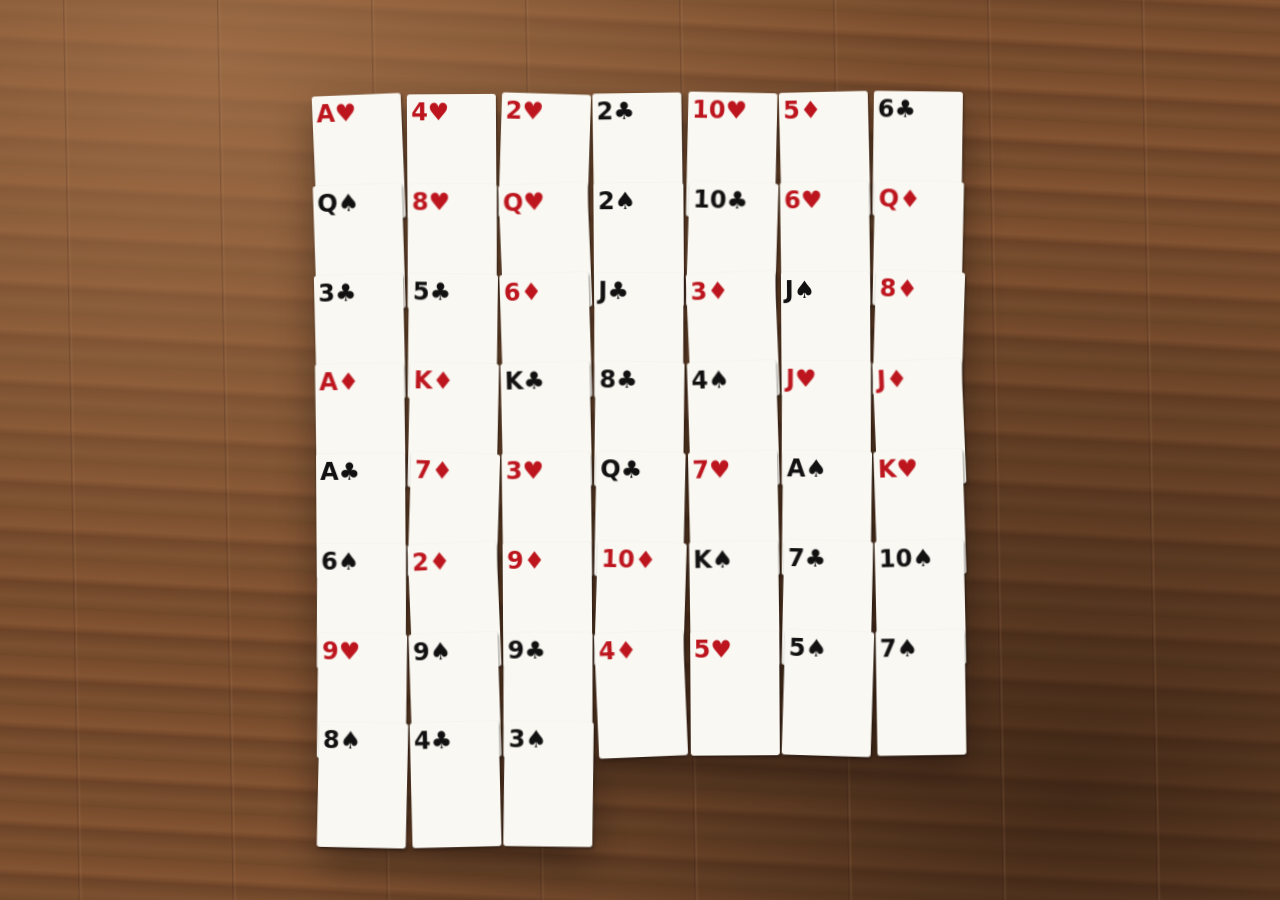
==== site/acaan/index.html @ ac02f90b "Add isolated Trick 02 ACAAN live-sync QC prototype" ====
<!doctype html>
<html lang="vi">
<head>
<meta charset="utf-8">
<meta name="viewport" content="width=device-width,initial-scale=1,viewport-fit=cover">
<meta name="robots" content="noindex,nofollow">
<meta name="theme-color" content="#57341f">
<title>Photograph</title>
<style>
:root{font-family:system-ui,-apple-system,Arial,sans-serif;background:#26180e;color:#f6efe2}
*{box-sizing:border-box}html,body{margin:0;min-height:100%}
button,input{font:inherit}button{cursor:pointer}
#scene{min-height:100vh;min-height:100dvh;display:grid;place-items:center;position:relative;overflow:hidden;padding:13px;background:
radial-gradient(ellipse at 17% 7%,#ab7950aa 0%,transparent 47%),
radial-gradient(ellipse at 84% 88%,#1a0e0790 0%,transparent 51%),
repeating-linear-gradient(3deg,#714929 0px,#7b5030 11px,#6c4327 25px,#845432 32px,#754a2b 49px)}
#scene:before{content:"";position:absolute;inset:0;opacity:.15;pointer-events:none;background:repeating-linear-gradient(89deg,transparent 0 78px,#1c090f 79px,#b8875e 81px,transparent 83px 154px)}
#photo{width:min(100%,670px);aspect-ratio:0.75;max-height:calc(100dvh - 24px);position:relative;display:flex;align-items:center;justify-content:center;transform:rotate(-.35deg);filter:drop-shadow(0 17px 20px #190c0875)}
#deck{width:100%;max-height:100%;display:grid;grid-template-columns:repeat(7,minmax(0,1fr));grid-template-rows:repeat(8,minmax(0,1fr));gap:clamp(2px,.45vw,4px);padding:clamp(4px,1.6vw,11px)}
.playcard{position:relative;min-width:0;min-height:0;aspect-ratio:63/88;transform:rotate(var(--rotate));filter:drop-shadow(1px 2px 1.5px #130a087a)}
.playcard img{width:100%;height:100%;display:block;border-radius:3px;background:#f6f4ef;border:1px solid #e4dfd6;object-fit:contain}
.playcard .fallback{display:none;background:#f9f8f2;color:#111;font-weight:900;align-items:flex-start;padding:4px;height:100%;font-size:clamp(11px,3vw,24px);border-radius:3px}
.playcard.no-img img{display:none}.playcard.no-img .fallback{display:flex}
.playcard.red .fallback{color:#bd151e}
.playcard .index{display:none;position:absolute;top:1px;right:1px;border-radius:100%;background:#1c251e;color:white;font-weight:800;font-size:11px;padding:2px 5px;z-index:2;opacity:.95}
.qc .playcard .index{display:block}
#hotspot{position:fixed;z-index:10;top:0;left:0;width:85px;height:70px;border:0;background:transparent;opacity:.001}
#qcPanel{display:none;position:fixed;z-index:9;bottom:6px;left:6px;right:6px;background:#111d;color:#fff;font:11px/1.5 ui-monospace,monospace;padding:7px;border-radius:8px;pointer-events:none}
.qc #qcPanel{display:block}
dialog{background:#1b1b1d;color:#fff;border:0;border-radius:18px;width:min(96vw,560px);max-height:90dvh;padding:18px;box-shadow:0 15px 45px #000b}
dialog::backdrop{background:#000b}
h1{font-size:21px;margin:0 0 8px}.hint{font-size:12px;color:#bbb;margin:4px 0 12px}
#choices{display:grid;grid-template-columns:repeat(4,1fr);gap:6px;max-height:45dvh;overflow:auto}
.choice{min-height:43px;background:#2e2e32;color:#f9f9f9;border:1px solid #545457;border-radius:9px;font-weight:800;font-size:18px}
.choice.red{color:#ff7279}.choice.selected{background:#e9e3d6;color:#111;border-color:#fff}.choice.selected.red{color:#9c151e}
.controls{display:flex;align-items:center;justify-content:space-between;gap:10px;margin-top:14px;flex-wrap:wrap}
.controls input{width:82px;min-height:43px;padding:8px;border-radius:9px;border:1px solid #555;background:#333;color:#fff}
.action{padding:12px 16px;border:0;border-radius:10px;background:#faf4e9;font-weight:800;color:#1a1a1a}
.action:disabled{opacity:.4} .secondary{background:#3e3e40;color:#fff}
#status{min-height:20px;font-size:12px;color:#e7d1a8}
#tokenInput{width:100%;padding:12px;color:white;background:#292929;border:1px solid #555;border-radius:9px}
@media(min-width:650px){#photo{aspect-ratio:.91}}
</style>
</head>
<body>
<main id="scene">
 <div id="photo"><div id="deck" aria-label="52 playing cards spread across a wooden table"></div></div>
 <button id="hotspot" aria-label="Open operator setup"></button>
</main>
<aside id="qcPanel"></aside>
<dialog id="settings">
 <h1>ACAAN · Setup</h1>
 <p class="hint">Chọn lá bài và vị trí 1–52. Khán giả đếm từ trái sang phải, từ trên xuống dưới.</p>
 <div id="choices"></div>
 <div class="controls"><label>Vị trí <input id="number" type="number" inputmode="numeric" min="1" max="52" value="21"></label><span id="selection">Chưa chọn lá</span></div>
 <p id="status"></p>
 <div class="controls"><button class="action secondary" id="cancel" type="button">Đóng</button><button class="action" id="done" type="button" disabled>Done</button></div>
</dialog>
<dialog id="arming">
 <h1>Arm performer device</h1>
 <p class="hint">Fine-grained GitHub token, chỉ cấp Contents:write trên Magic-state. Không nhập token trên máy khán giả.</p>
 <input id="tokenInput" type="password" placeholder="github_pat_..." autocomplete="off">
 <p id="armStatus" class="hint"></p>
 <div class="controls"><button id="armCancel" type="button" class="action secondary">Đóng</button><button id="saveToken" type="button" class="action">Arm device</button></div>
</dialog>
<script>
(function(){
"use strict";
var OWNER="momentum448-glitch", REPO="Magic-state", TOKEN_KEY="magic_state_pat_session";
var params=new URLSearchParams(location.search);
var channel=(params.get("c")||"demo01").trim();
var valid=/^[a-zA-Z0-9_-]{1,40}$/.test(channel);
var QC=params.get("qc")==="1";
if(QC)document.body.classList.add("qc");
var RANKS=["A","2","3","4","5","6","7","8","9","10","J","Q","K"];
var SUITS=[["S","♠"],["H","♥"],["D","♦"],["C","♣"]];
var codes=[];
RANKS.forEach(function(r){SUITS.forEach(function(s){codes.push(r+s[0]);});});
var full=new Set(codes);
var state={cardCode:null,position:null,version:0};
var selected=null, pending=false, latestSha=null, lastSync="chưa đọc", remaining="?", busy=false;
var started=Date.now(), polls=0, hotCount=0,hotTimer=0;
var deckEl=document.getElementById("deck");
var choices=document.getElementById("choices");
var settings=document.getElementById("settings");
var arming=document.getElementById("arming");
var status=document.getElementById("status");
var number=document.getElementById("number");
var done=document.getElementById("done");
function token(){return sessionStorage.getItem(TOKEN_KEY)||"";}
function apiUrl(){return "https://api.github.com/repos/"+OWNER+"/"+REPO+"/contents/channels/acaan_"+channel+".json";}
function headers(t){var h={"Accept":"application/vnd.github+json","X-GitHub-Api-Version":"2022-11-28"};if(t)h.Authorization="Bearer "+t;return h;}
function decode(data){var bytes=Uint8Array.from(atob(data.replace(/\s/g,"")),function(c){return c.charCodeAt(0);});return JSON.parse(new TextDecoder().decode(bytes));}
function encode(obj){var bytes=new TextEncoder().encode(JSON.stringify(obj,null,2)+"\n"),bin="";bytes.forEach(function(x){bin+=String.fromCharCode(x);});return btoa(bin);}
function baseline(){
 var a=codes.slice(),seed=0x52ACAA21;
 for(var i=a.length-1;i>0;i--){seed=(Math.imul(1664525,seed)+1013904223)>>>0;var j=seed%(i+1);var x=a[i];a[i]=a[j];a[j]=x;}
 return a;
}
function ordering(s){
 var a=baseline();
 if(s && full.has(s.cardCode) && Number.isInteger(s.position) && s.position>=1 && s.position<=52){
 var pos=a.indexOf(s.cardCode),target=s.position-1;var x=a[target];a[target]=a[pos];a[pos]=x;
 }
 return a;
}
function label(c){return c.slice(0,-1)+({"S":"♠","H":"♥","D":"♦","C":"♣"})[c.slice(-1)];}
function cardSvg(c){return "https://raw.githubusercontent.com/block52/cards/main/"+(c.startsWith("10")?"T"+c.slice(2):c)+".svg";}
var nodes=[];
for(var i=0;i<52;i++){
 var el=document.createElement("div");el.className="playcard";
 el.style.setProperty("--rotate",(((i*13)%9)-4)*.52+"deg");
 var img=document.createElement("img");img.alt="";img.loading="eager";img.decoding="async";
 var fallback=document.createElement("span");fallback.className="fallback";
 var marker=document.createElement("span");marker.className="index";marker.textContent=String(i+1);
 el.appendChild(img);el.appendChild(fallback);el.appendChild(marker);
 img.addEventListener("error",function(){this.parentNode.classList.add("no-img");});
 deckEl.appendChild(el);nodes.push({el:el,img:img,fallback:fallback,code:null});
}
function render(s){
 var order=ordering(s);
 order.forEach(function(code,i){
  var n=nodes[i];if(n.code!==code){n.code=code;n.img.src=cardSvg(code);n.fallback.textContent=label(code);n.el.classList.toggle("red",/H$|D$/.test(code));n.el.classList.remove("no-img");}
 });
 diagnostics();
}
function diagnostics(){
 if(!QC)return;
 var when=state.updatedAt?Date.parse(state.updatedAt):0;
 var lag=when?Math.max(0,(Date.now()-when)/1000).toFixed(1)+"s (ước lượng)":"n/a";
 document.getElementById("qcPanel").textContent="Trick02 QC | v"+(state.version||0)+" | "+(state.cardCode||"chưa chọn")+" @ "+(state.position||"—")+" | Read: "+lastSync+" | Poll: "+polls+" | Remaining: "+remaining+" | Age: "+lag;
}
async function fetchState(t){
 var r=await fetch(apiUrl()+"?t="+Date.now(),{headers:headers(t),cache:"no-store"});
 polls++;
 remaining=r.headers.get("x-ratelimit-remaining")||remaining;
 if(!r.ok){var e=new Error("GitHub read HTTP "+r.status);e.http=r.status;throw e;}
 var json=await r.json(),s=decode(json.content);
 if(!s||typeof s.version!=="number"||!(s.cardCode===null||full.has(s.cardCode))||!(s.position===null||Number.isInteger(s.position)&&s.position>=1&&s.position<=52))throw new Error("Invalid state");
 return {data:s,sha:json.sha};
}
async function sync(){
 if(!valid||busy)return;busy=true;
 try{
  var res=await fetchState();
  latestSha=res.sha;
  lastSync=new Date().toLocaleTimeString("vi-VN");
  if(!state||res.data.version!==state.version||res.data.cardCode!==state.cardCode||res.data.position!==state.position){state=res.data;render(state);}
  else diagnostics();
 }catch(e){lastSync=e.message;diagnostics();console.warn("ACAAN sync",e);}
 finally{busy=false;}
}
function timer(){
 if(document.visibilityState==="hidden")return;
 var elapsed=Date.now()-started;
 // Deliberately short QC polling windows. Not approved for high-volume production.
 if(elapsed<75000){sync();setTimeout(timer,2000);}
 else if(elapsed<180000){sync();setTimeout(timer,8000);}
}
document.addEventListener("visibilitychange",function(){if(document.visibilityState==="visible")sync();});
window.addEventListener("pageshow",function(){sync();});
window.addEventListener("focus",function(){sync();});
function choose(c){
 selected=c;document.querySelectorAll(".choice").forEach(function(b){b.classList.toggle("selected",b.dataset.code===c);});
 document.getElementById("selection").textContent=label(c);done.disabled=false;
}
codes.forEach(function(c){
 var b=document.createElement("button");b.type="button";b.className="choice"+(/H$|D$/.test(c)?" red":"");b.textContent=label(c);b.dataset.code=c;
 b.addEventListener("click",function(){choose(c);});choices.appendChild(b);
});
function openSetup(){
 if(!token()){pending=true;arming.showModal();return;}
 if(full.has(state.cardCode))choose(state.cardCode);
 if(state.position)number.value=state.position;
 settings.showModal();
}
document.getElementById("hotspot").addEventListener("click",function(){
 hotCount++;clearTimeout(hotTimer);
 if(hotCount>=5){hotCount=0;openSetup();}
 else hotTimer=setTimeout(function(){hotCount=0;},2500);
});
document.getElementById("cancel").addEventListener("click",function(){settings.close();});
document.getElementById("armCancel").addEventListener("click",function(){arming.close();});
document.getElementById("saveToken").addEventListener("click",function(){
 var v=document.getElementById("tokenInput").value.trim();
 if(!v){document.getElementById("armStatus").textContent="Token trống.";return;}
 sessionStorage.setItem(TOKEN_KEY,v);
 document.getElementById("tokenInput").value="";
 arming.close();location.hash="";
 if(pending){pending=false;openSetup();}
});
async function writeOnce(t,newCard,newPosition){
 var cur=await fetchState(t);
 var next={cardCode:newCard,position:newPosition,version:Number(cur.data.version)+1,updatedAt:new Date().toISOString()};
 var r=await fetch(apiUrl(),{
 method:"PUT",
 headers:Object.assign({},headers(t),{"Content-Type":"application/json"}),
 body:JSON.stringify({message:"ACAAN QC state v"+next.version,content:encode(next),sha:cur.sha})
 });
 if(!r.ok){var e=new Error("GitHub write HTTP "+r.status);e.http=r.status;throw e;}
 return next;
}
done.addEventListener("click",async function(){
 var pos=Number(number.value);
 if(!full.has(selected)||!Number.isInteger(pos)||pos<1||pos>52){status.textContent="Chọn lá bài và số hợp lệ (1–52).";return;}
 done.disabled=true;status.textContent="Đang lưu vào GitHub...";
 var t=token();
 try{
  var next;
  try{next=await writeOnce(t,selected,pos);}
  catch(e){if(e.http===409||e.http===422)next=await writeOnce(t,selected,pos);else throw e;}
  state=next;render(state);lastSync="WRITE OK";status.textContent="Đã cập nhật.";
  settings.close();
 }catch(e){status.textContent=e.message+"; chưa cập nhật.";console.error(e);}
 finally{done.disabled=false;diagnostics();}
});
render(state);
if(valid){sync();setTimeout(timer,2000);}
else if(QC){lastSync="Invalid channel";diagnostics();}
if(location.hash==="#arm")arming.showModal();
})();
</script>
</body>
</html>
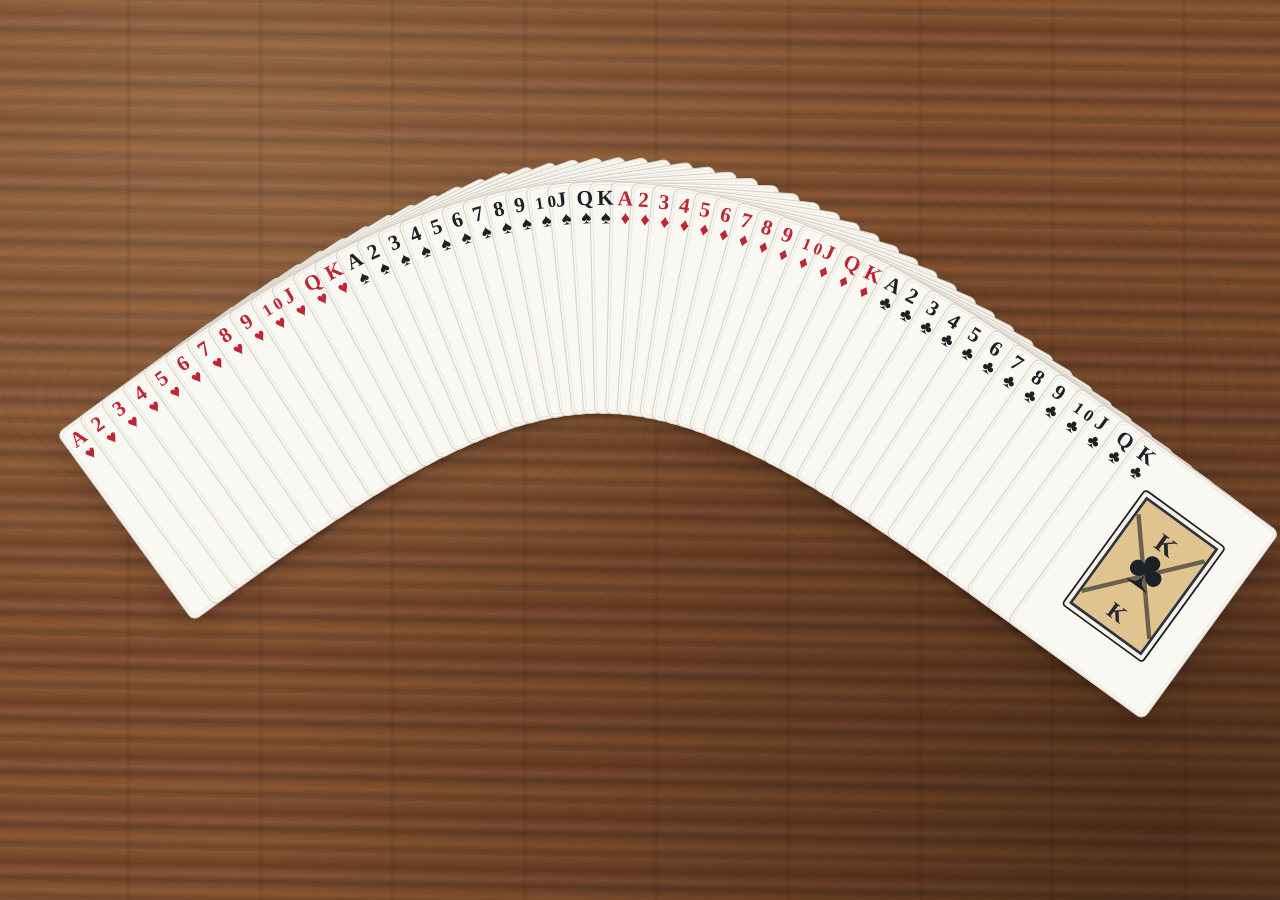
==== commit 53a5d6f0: "Trick 02 controlled fan spread with 52 exact same-size SVG cards and zoomable vector indices" ====
--- a/site/acaan/index.html
+++ b/site/acaan/index.html
@@ -2,223 +2,151 @@
 <html lang="vi">
 <head>
 <meta charset="utf-8">
-<meta name="viewport" content="width=device-width,initial-scale=1,viewport-fit=cover">
+<meta name="viewport" content="width=device-width, initial-scale=1, viewport-fit=cover">
 <meta name="robots" content="noindex,nofollow">
-<meta name="theme-color" content="#57341f">
+<meta name="theme-color" content="#67402c">
 <title>Photograph</title>
 <style>
-:root{font-family:system-ui,-apple-system,Arial,sans-serif;background:#26180e;color:#f6efe2}
-*{box-sizing:border-box}html,body{margin:0;min-height:100%}
-button,input{font:inherit}button{cursor:pointer}
-#scene{min-height:100vh;min-height:100dvh;display:grid;place-items:center;position:relative;overflow:hidden;padding:13px;background:
-radial-gradient(ellipse at 17% 7%,#ab7950aa 0%,transparent 47%),
-radial-gradient(ellipse at 84% 88%,#1a0e0790 0%,transparent 51%),
-repeating-linear-gradient(3deg,#714929 0px,#7b5030 11px,#6c4327 25px,#845432 32px,#754a2b 49px)}
-#scene:before{content:"";position:absolute;inset:0;opacity:.15;pointer-events:none;background:repeating-linear-gradient(89deg,transparent 0 78px,#1c090f 79px,#b8875e 81px,transparent 83px 154px)}
-#photo{width:min(100%,670px);aspect-ratio:0.75;max-height:calc(100dvh - 24px);position:relative;display:flex;align-items:center;justify-content:center;transform:rotate(-.35deg);filter:drop-shadow(0 17px 20px #190c0875)}
-#deck{width:100%;max-height:100%;display:grid;grid-template-columns:repeat(7,minmax(0,1fr));grid-template-rows:repeat(8,minmax(0,1fr));gap:clamp(2px,.45vw,4px);padding:clamp(4px,1.6vw,11px)}
-.playcard{position:relative;min-width:0;min-height:0;aspect-ratio:63/88;transform:rotate(var(--rotate));filter:drop-shadow(1px 2px 1.5px #130a087a)}
-.playcard img{width:100%;height:100%;display:block;border-radius:3px;background:#f6f4ef;border:1px solid #e4dfd6;object-fit:contain}
-.playcard .fallback{display:none;background:#f9f8f2;color:#111;font-weight:900;align-items:flex-start;padding:4px;height:100%;font-size:clamp(11px,3vw,24px);border-radius:3px}
-.playcard.no-img img{display:none}.playcard.no-img .fallback{display:flex}
-.playcard.red .fallback{color:#bd151e}
-.playcard .index{display:none;position:absolute;top:1px;right:1px;border-radius:100%;background:#1c251e;color:white;font-weight:800;font-size:11px;padding:2px 5px;z-index:2;opacity:.95}
-.qc .playcard .index{display:block}
-#hotspot{position:fixed;z-index:10;top:0;left:0;width:85px;height:70px;border:0;background:transparent;opacity:.001}
-#qcPanel{display:none;position:fixed;z-index:9;bottom:6px;left:6px;right:6px;background:#111d;color:#fff;font:11px/1.5 ui-monospace,monospace;padding:7px;border-radius:8px;pointer-events:none}
+:root { font-family: ui-sans-serif,system-ui,-apple-system,Arial,sans-serif; color:#f5f0e8; background:#372318; }
+*{box-sizing:border-box} html,body{margin:0;min-height:100%;} button,input{font:inherit} button{cursor:pointer}
+#scene {min-height:100vh; min-height:100dvh; display:grid;place-items:center;position:relative;padding:4px;isolation:isolate;overflow:hidden;
+  background:radial-gradient(ellipse at 17% 12%,rgba(255,227,179,.17),transparent 48%),radial-gradient(ellipse at 91% 92%,rgba(24,10,3,.45),transparent 57%),
+  repeating-linear-gradient(1deg,#795035 0px,#74472a 5px,#8d5935 11px,#81502e 17px,#674029 23px,#8a5638 30px,#6d4026 39px,#8a5634 53px); }
+#scene:before{content:"";position:absolute;inset:0;z-index:-1;opacity:.23;pointer-events:none;background:repeating-linear-gradient(90deg,transparent 0px,transparent 126px,rgba(30,11,5,.42) 128px,transparent 132px),repeating-radial-gradient(ellipse at 18% 44%,transparent 0px,rgba(30,14,8,.18) 2px,transparent 4px,transparent 14px);}
+#photo {display:block;width:min(calc(100vw - 8px),calc((100dvh - 8px)*1.44),1440px);aspect-ratio:1440/1000;position:relative;filter:drop-shadow(0px 15px 13px rgba(15,6,4,.15));}
+#fan{display:block;width:100%;height:100%;overflow:visible;user-select:none;-webkit-user-select:none;}
+#fan .paper{fill:#f9f8f3;stroke:#d7d2c7;stroke-width:1.2;}
+#fan .card-shadow{fill:#210f0866;filter:url(#castShadow)}
+#fan .stock-edge{fill:none;stroke:#ece8e0;stroke-width:1.2}
+#fan .rank{font-family:Georgia,'Times New Roman',serif;font-weight:800;letter-spacing:-1.5px}
+#fan .index-suit{font-family:Georgia,'Times New Roman',serif;font-weight:700}
+#fan .face-glyph{font-family:Georgia,'Times New Roman',serif;font-weight:700}
+#hotspot{position:fixed;z-index:10;top:8px;left:8px;width:85px;height:70px;border:0;background:transparent;opacity:.001;}
+#qcPanel {display:none;position:fixed;bottom:8px;left:8px;right:8px;z-index:7;background:#151414eb;color:#fff;font:11px/1.55 ui-monospace,monospace;padding:8px 10px;border-radius:9px;pointer-events:none;white-space:normal}
 .qc #qcPanel{display:block}
-dialog{background:#1b1b1d;color:#fff;border:0;border-radius:18px;width:min(96vw,560px);max-height:90dvh;padding:18px;box-shadow:0 15px 45px #000b}
-dialog::backdrop{background:#000b}
-h1{font-size:21px;margin:0 0 8px}.hint{font-size:12px;color:#bbb;margin:4px 0 12px}
-#choices{display:grid;grid-template-columns:repeat(4,1fr);gap:6px;max-height:45dvh;overflow:auto}
-.choice{min-height:43px;background:#2e2e32;color:#f9f9f9;border:1px solid #545457;border-radius:9px;font-weight:800;font-size:18px}
-.choice.red{color:#ff7279}.choice.selected{background:#e9e3d6;color:#111;border-color:#fff}.choice.selected.red{color:#9c151e}
+dialog{background:#191a1e;color:#fff;border:1px solid #38383b;border-radius:18px;width:min(95vw,560px);max-height:92dvh;padding:18px;box-shadow:0 20px 80px #000c}dialog::backdrop{background:#000c}
+h1{font-size:21px;margin:0 0 8px}.hint{font-size:12px;color:#b8b8b8;margin:4px 0 13px;line-height:1.5}
+#choices{display:grid;grid-template-columns:repeat(4,minmax(0,1fr));gap:7px;max-height:46dvh;overflow:auto;}
+.choice{min-height:43px;background:#303034;color:#f7f7f7;border:1px solid #59595b;border-radius:9px;font-weight:800;font-size:18px}
+.choice.red{color:#fb858b}.choice.selected{background:#f1e9dd;color:#161616;border-color:#fff}.choice.selected.red{color:#a0202a}
 .controls{display:flex;align-items:center;justify-content:space-between;gap:10px;margin-top:14px;flex-wrap:wrap}
-.controls input{width:82px;min-height:43px;padding:8px;border-radius:9px;border:1px solid #555;background:#333;color:#fff}
-.action{padding:12px 16px;border:0;border-radius:10px;background:#faf4e9;font-weight:800;color:#1a1a1a}
-.action:disabled{opacity:.4} .secondary{background:#3e3e40;color:#fff}
-#status{min-height:20px;font-size:12px;color:#e7d1a8}
-#tokenInput{width:100%;padding:12px;color:white;background:#292929;border:1px solid #555;border-radius:9px}
-@media(min-width:650px){#photo{aspect-ratio:.91}}
+.controls input{width:82px;min-height:43px;padding:8px;border-radius:9px;border:1px solid #666;background:#28282b;color:#fff}
+.action{padding:12px 16px;border:0;border-radius:10px;background:#f0e9e0;font-weight:800;color:#161616}.action:disabled{opacity:.45}.secondary{background:#3c3c41;color:#fff}
+#status{min-height:20px;font-size:12px;color:#ecd2a5}#tokenInput{width:100%;padding:12px;color:white;background:#29292a;border:1px solid #555;border-radius:9px}
 </style>
 </head>
 <body>
 <main id="scene">
- <div id="photo"><div id="deck" aria-label="52 playing cards spread across a wooden table"></div></div>
- <button id="hotspot" aria-label="Open operator setup"></button>
+  <div id="photo" aria-label="Photograph of 52 playing cards on a wooden table">
+    <svg id="fan" viewBox="0 0 1440 1000" xmlns="http://www.w3.org/2000/svg" role="img" aria-label="52 lá bài trải hình quạt trên bàn gỗ, đếm từ trái sang phải">
+      <defs><filter id="castShadow" x="-20%" y="-20%" width="145%" height="145%"><feGaussianBlur stdDeviation="3"/></filter></defs>
+      <g id="deck" data-layout="fan-52"></g>
+    </svg>
+  </div>
+  <button id="hotspot" aria-label="Open performer settings"></button>
 </main>
 <aside id="qcPanel"></aside>
-<dialog id="settings">
- <h1>ACAAN · Setup</h1>
- <p class="hint">Chọn lá bài và vị trí 1–52. Khán giả đếm từ trái sang phải, từ trên xuống dưới.</p>
- <div id="choices"></div>
- <div class="controls"><label>Vị trí <input id="number" type="number" inputmode="numeric" min="1" max="52" value="21"></label><span id="selection">Chưa chọn lá</span></div>
- <p id="status"></p>
- <div class="controls"><button class="action secondary" id="cancel" type="button">Đóng</button><button class="action" id="done" type="button" disabled>Done</button></div>
-</dialog>
-<dialog id="arming">
- <h1>Arm performer device</h1>
- <p class="hint">Fine-grained GitHub token, chỉ cấp Contents:write trên Magic-state. Không nhập token trên máy khán giả.</p>
- <input id="tokenInput" type="password" placeholder="github_pat_..." autocomplete="off">
- <p id="armStatus" class="hint"></p>
- <div class="controls"><button id="armCancel" type="button" class="action secondary">Đóng</button><button id="saveToken" type="button" class="action">Arm device</button></div>
-</dialog>
+<dialog id="settings"><h1>ACAAN · Setup</h1><p class="hint">Chọn lá và vị trí 1–52. Khán giả đếm lần lượt theo đường cong từ trái sang phải.</p>
+ <div id="choices"></div><div class="controls"><label>Vị trí <input id="number" type="number" min="1" max="52" inputmode="numeric" value="21"></label><span id="selection">Chưa chọn lá</span></div><p id="status"></p>
+ <div class="controls"><button class="action secondary" id="cancel" type="button">Đóng</button><button class="action" id="done" type="button" disabled>Done</button></div></dialog>
+<dialog id="arming"><h1>Arm performer device</h1><p class="hint">Fine-grained GitHub token: chỉ Contents:write của repo Magic-state. Không nhập trên điện thoại khán giả.</p>
+ <input id="tokenInput" type="password" placeholder="github_pat_..." autocomplete="off"><p id="armStatus" class="hint"></p>
+ <div class="controls"><button id="armCancel" type="button" class="action secondary">Đóng</button><button id="saveToken" type="button" class="action">Arm device</button></div></dialog>
 <script>
 (function(){
 "use strict";
 var OWNER="momentum448-glitch", REPO="Magic-state", TOKEN_KEY="magic_state_pat_session";
-var params=new URLSearchParams(location.search);
-var channel=(params.get("c")||"demo01").trim();
-var valid=/^[a-zA-Z0-9_-]{1,40}$/.test(channel);
-var QC=params.get("qc")==="1";
+var params=new URLSearchParams(location.search), channel=(params.get("c")||"demo01").trim();
+var valid=/^[a-zA-Z0-9_-]{1,40}$/.test(channel), QC=params.get("qc")==="1";
 if(QC)document.body.classList.add("qc");
 var RANKS=["A","2","3","4","5","6","7","8","9","10","J","Q","K"];
-var SUITS=[["S","♠"],["H","♥"],["D","♦"],["C","♣"]];
-var codes=[];
-RANKS.forEach(function(r){SUITS.forEach(function(s){codes.push(r+s[0]);});});
-var full=new Set(codes);
+var SUITS=[["H","♥"],["S","♠"],["D","♦"],["C","♣"]];
+var codes=[];SUITS.forEach(function(s){RANKS.forEach(function(r){codes.push(r+s[0]);});});
+var full=new Set(codes), SVG_NS="http://www.w3.org/2000/svg";
+var CARD_W=190, CARD_H=262, STEP_X=1230, X0=60, Y0=482, ARC=285;
 var state={cardCode:null,position:null,version:0};
-var selected=null, pending=false, latestSha=null, lastSync="chưa đọc", remaining="?", busy=false;
-var started=Date.now(), polls=0, hotCount=0,hotTimer=0;
-var deckEl=document.getElementById("deck");
-var choices=document.getElementById("choices");
-var settings=document.getElementById("settings");
-var arming=document.getElementById("arming");
-var status=document.getElementById("status");
-var number=document.getElementById("number");
-var done=document.getElementById("done");
+var selected=null, pending=false, lastSync="Chưa đọc",remaining="?",busy=false;
+var started=Date.now(),polls=0,hotCount=0,hotTimer=0;
+var deck=document.getElementById("deck"),settings=document.getElementById("settings"),arming=document.getElementById("arming");
+var status=document.getElementById("status"),number=document.getElementById("number"),done=document.getElementById("done"),choices=document.getElementById("choices");
+var nodes=[];
 function token(){return sessionStorage.getItem(TOKEN_KEY)||"";}
 function apiUrl(){return "https://api.github.com/repos/"+OWNER+"/"+REPO+"/contents/channels/acaan_"+channel+".json";}
 function headers(t){var h={"Accept":"application/vnd.github+json","X-GitHub-Api-Version":"2022-11-28"};if(t)h.Authorization="Bearer "+t;return h;}
-function decode(data){var bytes=Uint8Array.from(atob(data.replace(/\s/g,"")),function(c){return c.charCodeAt(0);});return JSON.parse(new TextDecoder().decode(bytes));}
-function encode(obj){var bytes=new TextEncoder().encode(JSON.stringify(obj,null,2)+"\n"),bin="";bytes.forEach(function(x){bin+=String.fromCharCode(x);});return btoa(bin);}
-function baseline(){
- var a=codes.slice(),seed=0x52ACAA21;
- for(var i=a.length-1;i>0;i--){seed=(Math.imul(1664525,seed)+1013904223)>>>0;var j=seed%(i+1);var x=a[i];a[i]=a[j];a[j]=x;}
- return a;
+function decode(s){return JSON.parse(new TextDecoder().decode(Uint8Array.from(atob(s.replace(/\s/g,"")),function(c){return c.charCodeAt(0);})));}
+function encode(obj){var bytes=new TextEncoder().encode(JSON.stringify(obj,null,2)+"\n"),b="";bytes.forEach(function(x){b+=String.fromCharCode(x);});return btoa(b);}
+function ordering(s){var a=codes.slice();if(s && full.has(s.cardCode) && Number.isInteger(s.position) && s.position>=1 && s.position<=52){var p=a.indexOf(s.cardCode),q=s.position-1;var x=a[p];a[p]=a[q];a[q]=x;}return a;}
+function label(c){return c.slice(0,-1)+({"H":"♥","S":"♠","D":"♦","C":"♣"})[c.slice(-1)];}
+function svgEl(name,attrs,parent){var e=document.createElementNS(SVG_NS,name);Object.keys(attrs||{}).forEach(function(k){if(attrs[k] !== undefined && attrs[k] !== null) e.setAttribute(k,String(attrs[k]));});if(parent)parent.appendChild(e);return e;}
+function coords(i){var t=i/51, dy=-ARC*Math.PI*Math.cos(Math.PI*t);return {x:X0+STEP_X*t,y:Y0-ARC*Math.sin(Math.PI*t),angle:Math.atan2(dy,STEP_X)*180/Math.PI};}
+function cardInk(code){return /[HD]$/.test(code)?"#be2634":"#1d2024";}
+function drawFace(group,code){
+ var rank=code.slice(0,-1), suit=label(code).slice(rank.length),ink=cardInk(code);
+ // Court art: vector emblem is an intentional QC placeholder, not a final printed court-face asset.
+ if(/[JQK]/.test(rank)){
+  svgEl("rect",{x:39,y:50,width:112,height:160,rx:4,fill:"#f6f2e7",stroke:ink,"stroke-width":2},group);
+  svgEl("rect",{x:46,y:57,width:98,height:146,fill:"#e0c38e",stroke:"#2b3542","stroke-width":3},group);
+  svgEl("path",{d:"M49 77 L142 184 M141 76 L48 185",stroke:ink,"stroke-width":5,opacity:.6},group);
+  svgEl("text",{x:95,y:144,"text-anchor":"middle","font-size":66,fill:ink,"class":"face-glyph"},group).textContent=suit;
+  svgEl("text",{x:95,y:97,"text-anchor":"middle","font-size":29,fill:"#252931","class":"face-glyph"},group).textContent=rank;
+  svgEl("text",{x:95,y:190,"text-anchor":"middle","font-size":26,fill:"#252931","class":"face-glyph"},group).textContent=rank;
+ }else {
+  var n=rank==="A"?1:Number(rank), positions=[];
+  if(n===1){positions=[[95,135]];}
+  else{var rows=Math.ceil(n/2);for(var j=0;j<rows;j++){var y=65+j*(137/Math.max(1,rows-1));if(j*2+1<=n)positions.push([69,y]);if(j*2+2<=n)positions.push([121,y]);}}
+  positions.forEach(function(p){svgEl("text",{x:p[0],y:p[1],"text-anchor":"middle","dominant-baseline":"central","font-size":36,fill:ink,"class":"face-glyph"},group).textContent=suit;});
+ }
 }
-function ordering(s){
- var a=baseline();
- if(s && full.has(s.cardCode) && Number.isInteger(s.position) && s.position>=1 && s.position<=52){
- var pos=a.indexOf(s.cardCode),target=s.position-1;var x=a[target];a[target]=a[pos];a[pos]=x;
+function buildDeck(){
+ deck.replaceChildren();nodes=[];
+ for(var i=0;i<52;i++){
+  var p=coords(i),g=svgEl("g",{"data-slot":i+1,"data-width":CARD_W,"data-height":CARD_H,transform:"translate("+p.x.toFixed(3)+" "+p.y.toFixed(3)+") rotate("+p.angle.toFixed(4)+")"},deck);
+  svgEl("rect",{x:2,y:5,width:CARD_W,height:CARD_H,rx:8,fill:"#2e190e",opacity:.18,"class":"card-shadow"},g);
+  svgEl("rect",{x:0,y:0,width:CARD_W,height:CARD_H,rx:8,"class":"paper"},g);
+  svgEl("rect",{x:3,y:3,width:CARD_W-6,height:CARD_H-6,rx:6,"class":"stock-edge"},g);
+  nodes.push({g:g,code:null});
  }
- return a;
+ // print the indices after ALL card faces to guarantee complete legibility along the ribbon.
 }
-function label(c){return c.slice(0,-1)+({"S":"♠","H":"♥","D":"♦","C":"♣"})[c.slice(-1)];}
-function cardSvg(c){return "https://raw.githubusercontent.com/block52/cards/main/"+(c.startsWith("10")?"T"+c.slice(2):c)+".svg";}
-var nodes=[];
-for(var i=0;i<52;i++){
- var el=document.createElement("div");el.className="playcard";
- el.style.setProperty("--rotate",(((i*13)%9)-4)*.52+"deg");
- var img=document.createElement("img");img.alt="";img.loading="eager";img.decoding="async";
- var fallback=document.createElement("span");fallback.className="fallback";
- var marker=document.createElement("span");marker.className="index";marker.textContent=String(i+1);
- el.appendChild(img);el.appendChild(fallback);el.appendChild(marker);
- img.addEventListener("error",function(){this.parentNode.classList.add("no-img");});
- deckEl.appendChild(el);nodes.push({el:el,img:img,fallback:fallback,code:null});
-}
-function render(s){
- var order=ordering(s);
- order.forEach(function(code,i){
-  var n=nodes[i];if(n.code!==code){n.code=code;n.img.src=cardSvg(code);n.fallback.textContent=label(code);n.el.classList.toggle("red",/H$|D$/.test(code));n.el.classList.remove("no-img");}
- });
+function drawCards(s){
+ var a=ordering(s);
+ if(a.length!==52||new Set(a).size!==52)throw new Error("Deck integrity check failed");
+ // Rebuild because card faces change per permutation. Every paper rectangle shares CARD_W/CARD_H.
+ buildDeck();
+ a.forEach(function(code,i){var g=nodes[i].g;g.dataset.card=code;nodes[i].code=code;});
+ // Last full exposed card shows the correct face for any deck permutation.
+ drawFace(nodes[51].g,a[51]);
+ // Index layer is rendered on top of the entire fan. All labels are deterministic and exactly one per slot.
+ for(var i=0;i<52;i++){
+  var p=coords(i),c=a[i],rank=c.slice(0,-1),suit=label(c).slice(rank.length),color=cardInk(c);
+  var g=svgEl("g",{transform:"translate("+p.x.toFixed(3)+" "+p.y.toFixed(3)+") rotate("+p.angle.toFixed(4)+")",'data-index-slot':i+1,'data-index-card':c},deck);
+  svgEl("text",{x:8,y:26,"font-size":rank==="10"?19:24,"textLength":rank==="10"?22:undefined,fill:color,"class":"rank"},g).textContent=rank;
+  svgEl("text",{x:12,y:47,"font-size":21,fill:color,"class":"index-suit"},g).textContent=suit;
+  if(QC && params.get("numbers")==="1"){
+   svgEl("text",{x:8,y:73,"font-size":17,fill:"#8c775f","class":"rank"},g).textContent=String(i+1);
+  }
+ }
  diagnostics();
 }
-function diagnostics(){
- if(!QC)return;
- var when=state.updatedAt?Date.parse(state.updatedAt):0;
- var lag=when?Math.max(0,(Date.now()-when)/1000).toFixed(1)+"s (ước lượng)":"n/a";
- document.getElementById("qcPanel").textContent="Trick02 QC | v"+(state.version||0)+" | "+(state.cardCode||"chưa chọn")+" @ "+(state.position||"—")+" | Read: "+lastSync+" | Poll: "+polls+" | Remaining: "+remaining+" | Age: "+lag;
-}
-async function fetchState(t){
- var r=await fetch(apiUrl()+"?t="+Date.now(),{headers:headers(t),cache:"no-store"});
- polls++;
- remaining=r.headers.get("x-ratelimit-remaining")||remaining;
- if(!r.ok){var e=new Error("GitHub read HTTP "+r.status);e.http=r.status;throw e;}
- var json=await r.json(),s=decode(json.content);
- if(!s||typeof s.version!=="number"||!(s.cardCode===null||full.has(s.cardCode))||!(s.position===null||Number.isInteger(s.position)&&s.position>=1&&s.position<=52))throw new Error("Invalid state");
- return {data:s,sha:json.sha};
-}
-async function sync(){
- if(!valid||busy)return;busy=true;
- try{
-  var res=await fetchState();
-  latestSha=res.sha;
-  lastSync=new Date().toLocaleTimeString("vi-VN");
-  if(!state||res.data.version!==state.version||res.data.cardCode!==state.cardCode||res.data.position!==state.position){state=res.data;render(state);}
-  else diagnostics();
- }catch(e){lastSync=e.message;diagnostics();console.warn("ACAAN sync",e);}
- finally{busy=false;}
-}
-function timer(){
- if(document.visibilityState==="hidden")return;
- var elapsed=Date.now()-started;
- // Deliberately short QC polling windows. Not approved for high-volume production.
- if(elapsed<75000){sync();setTimeout(timer,2000);}
- else if(elapsed<180000){sync();setTimeout(timer,8000);}
-}
-document.addEventListener("visibilitychange",function(){if(document.visibilityState==="visible")sync();});
-window.addEventListener("pageshow",function(){sync();});
-window.addEventListener("focus",function(){sync();});
-function choose(c){
- selected=c;document.querySelectorAll(".choice").forEach(function(b){b.classList.toggle("selected",b.dataset.code===c);});
- document.getElementById("selection").textContent=label(c);done.disabled=false;
-}
-codes.forEach(function(c){
- var b=document.createElement("button");b.type="button";b.className="choice"+(/H$|D$/.test(c)?" red":"");b.textContent=label(c);b.dataset.code=c;
- b.addEventListener("click",function(){choose(c);});choices.appendChild(b);
-});
-function openSetup(){
- if(!token()){pending=true;arming.showModal();return;}
- if(full.has(state.cardCode))choose(state.cardCode);
- if(state.position)number.value=state.position;
- settings.showModal();
-}
-document.getElementById("hotspot").addEventListener("click",function(){
- hotCount++;clearTimeout(hotTimer);
- if(hotCount>=5){hotCount=0;openSetup();}
- else hotTimer=setTimeout(function(){hotCount=0;},2500);
-});
-document.getElementById("cancel").addEventListener("click",function(){settings.close();});
-document.getElementById("armCancel").addEventListener("click",function(){arming.close();});
-document.getElementById("saveToken").addEventListener("click",function(){
- var v=document.getElementById("tokenInput").value.trim();
- if(!v){document.getElementById("armStatus").textContent="Token trống.";return;}
- sessionStorage.setItem(TOKEN_KEY,v);
- document.getElementById("tokenInput").value="";
- arming.close();location.hash="";
- if(pending){pending=false;openSetup();}
-});
-async function writeOnce(t,newCard,newPosition){
- var cur=await fetchState(t);
- var next={cardCode:newCard,position:newPosition,version:Number(cur.data.version)+1,updatedAt:new Date().toISOString()};
- var r=await fetch(apiUrl(),{
- method:"PUT",
- headers:Object.assign({},headers(t),{"Content-Type":"application/json"}),
- body:JSON.stringify({message:"ACAAN QC state v"+next.version,content:encode(next),sha:cur.sha})
- });
- if(!r.ok){var e=new Error("GitHub write HTTP "+r.status);e.http=r.status;throw e;}
- return next;
-}
-done.addEventListener("click",async function(){
- var pos=Number(number.value);
- if(!full.has(selected)||!Number.isInteger(pos)||pos<1||pos>52){status.textContent="Chọn lá bài và số hợp lệ (1–52).";return;}
- done.disabled=true;status.textContent="Đang lưu vào GitHub...";
- var t=token();
- try{
-  var next;
-  try{next=await writeOnce(t,selected,pos);}
-  catch(e){if(e.http===409||e.http===422)next=await writeOnce(t,selected,pos);else throw e;}
-  state=next;render(state);lastSync="WRITE OK";status.textContent="Đã cập nhật.";
-  settings.close();
- }catch(e){status.textContent=e.message+"; chưa cập nhật.";console.error(e);}
- finally{done.disabled=false;diagnostics();}
-});
-render(state);
-if(valid){sync();setTimeout(timer,2000);}
-else if(QC){lastSync="Invalid channel";diagnostics();}
-if(location.hash==="#arm")arming.showModal();
+function diagnostics(){if(!QC)return;var a=ordering(state),last=nodes[51];document.getElementById("qcPanel").textContent="FAN V2 | 52/52 "+new Set(a).size+" unique | K♣ size "+CARD_W+"×"+CARD_H+" (all 52 equal) | v"+(state.version||0)+" "+(state.cardCode||"–")+" @ "+(state.position||"–")+" | GET "+lastSync+" | calls="+polls+" | remaining="+remaining;}
+async function fetchState(t){var r=await fetch(apiUrl()+"?t="+Date.now(),{headers:headers(t),cache:"no-store"});polls++;remaining=r.headers.get("x-ratelimit-remaining")||remaining;if(!r.ok){var e=new Error("GitHub read HTTP "+r.status);e.http=r.status;throw e;}var j=await r.json(),s=decode(j.content);if(!s||typeof s.version!=="number"||!(s.cardCode===null||full.has(s.cardCode))||!(s.position===null||Number.isInteger(s.position)&&s.position>=1&&s.position<=52))throw new Error("Invalid state");return {data:s,sha:j.sha};}
+async function sync(){if(!valid||busy)return;busy=true;try{var res=await fetchState();lastSync=new Date().toLocaleTimeString("vi-VN");if(res.data.version!==state.version||res.data.cardCode!==state.cardCode||res.data.position!==state.position){state=res.data;drawCards(state);}else diagnostics();}catch(e){lastSync=e.message;diagnostics();console.warn(e);}finally{busy=false;}}
+function timer(){if(document.visibilityState==="hidden")return;var e=Date.now()-started;if(e<75000){sync();setTimeout(timer,2000);}else if(e<180000){sync();setTimeout(timer,8000);}}
+document.addEventListener("visibilitychange",function(){if(document.visibilityState==="visible")sync();});window.addEventListener("pageshow",sync);window.addEventListener("focus",sync);
+function choose(c){selected=c;document.querySelectorAll(".choice").forEach(function(b){b.classList.toggle("selected",b.dataset.code===c);});document.getElementById("selection").textContent=label(c);done.disabled=false;}
+codes.forEach(function(c){var b=document.createElement("button");b.type="button";b.className="choice"+(/[HD]$/.test(c)?" red":"");b.textContent=label(c);b.dataset.code=c;b.addEventListener("click",function(){choose(c);});choices.appendChild(b);});
+function openSetup(){if(!token()){pending=true;arming.showModal();return;}if(full.has(state.cardCode))choose(state.cardCode);if(state.position)number.value=state.position;settings.showModal();}
+document.getElementById("hotspot").addEventListener("click",function(){hotCount++;clearTimeout(hotTimer);if(hotCount>=5){hotCount=0;openSetup();}else hotTimer=setTimeout(function(){hotCount=0;},2500);});
+document.getElementById("cancel").addEventListener("click",function(){settings.close();});document.getElementById("armCancel").addEventListener("click",function(){arming.close();});
+document.getElementById("saveToken").addEventListener("click",function(){var v=document.getElementById("tokenInput").value.trim();if(!v){document.getElementById("armStatus").textContent="Token trống";return;}sessionStorage.setItem(TOKEN_KEY,v);document.getElementById("tokenInput").value="";arming.close();location.hash="";if(pending){pending=false;openSetup();}});
+async function writeOnce(t,newCard,newPos){var cur=await fetchState(t),next={cardCode:newCard,position:newPos,version:Number(cur.data.version)+1,updatedAt:new Date().toISOString()};var r=await fetch(apiUrl(),{method:"PUT",headers:Object.assign({},headers(t),{"Content-Type":"application/json"}),body:JSON.stringify({message:"ACAAN QC state v"+next.version,content:encode(next),sha:cur.sha})});if(!r.ok){var e=new Error("GitHub write HTTP "+r.status);e.http=r.status;throw e;}return next;}
+done.addEventListener("click",async function(){var pos=Number(number.value);if(!full.has(selected)||!Number.isInteger(pos)||pos<1||pos>52){status.textContent="Chọn lá và số 1–52 hợp lệ";return;}done.disabled=true;status.textContent="Đang lưu vào GitHub...";var t=token();try{var next;try{next=await writeOnce(t,selected,pos);}catch(e){if(e.http===409||e.http===422)next=await writeOnce(t,selected,pos);else throw e;}state=next;drawCards(state);lastSync="WRITE OK";settings.close();}catch(e){status.textContent=e.message+"; chưa cập nhật";console.error(e);}finally{done.disabled=false;diagnostics();}});
+// Offline test access is allowed only with qc=1 and explicit preview pair, never affects GitHub state.
+var sample=QC?params.get("sample"):null;
+if(sample){var m=/^([AJQK]|10|[2-9])([HSDC])-(\d{1,2})$/.exec(sample);if(m){state={cardCode:m[1]+m[2],position:Number(m[3]),version:-1};}}
+drawCards(state);
+if(valid&&!sample){sync();setTimeout(timer,2000);}if(location.hash==="#arm")arming.showModal();
 })();
 </script>
 </body>
-</html>
+</html>
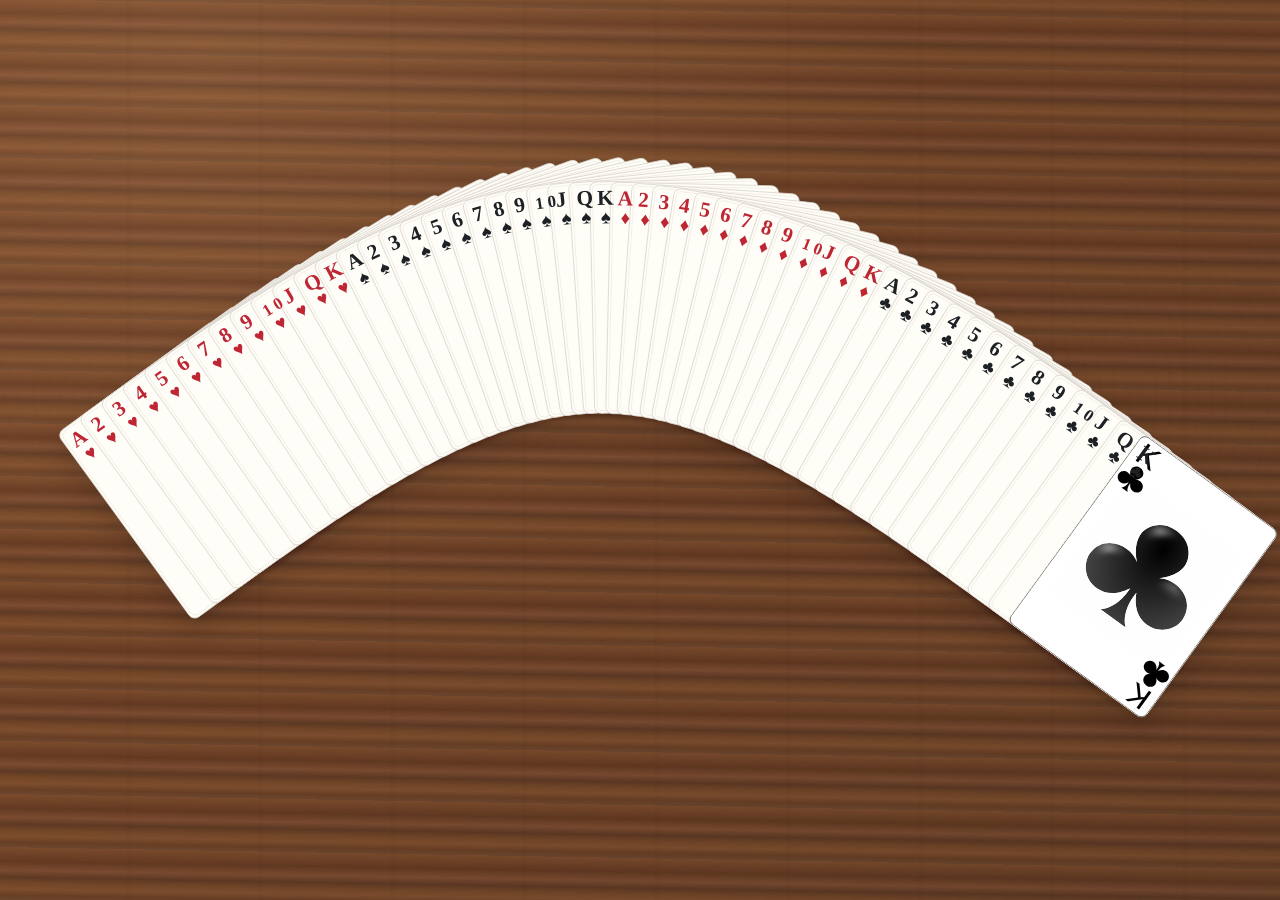
==== commit d8771161: "ACAAN v0.3: real wood photo backdrop and locally hosted standard court faces" ====
--- a/site/acaan/index.html
+++ b/site/acaan/index.html
@@ -6,18 +6,22 @@
 <meta name="robots" content="noindex,nofollow">
 <meta name="theme-color" content="#67402c">
 <title>Photograph</title>
+<!-- ACAAN visual v0.3: court SVGs locally hosted under MIT; wood background photograph by Kevin Shek (Unsplash License) is an optional static image, fallback CSS grain remains. No external realtime backend. -->
 <style>
 :root { font-family: ui-sans-serif,system-ui,-apple-system,Arial,sans-serif; color:#f5f0e8; background:#372318; }
 *{box-sizing:border-box} html,body{margin:0;min-height:100%;} button,input{font:inherit} button{cursor:pointer}
-#scene {min-height:100vh; min-height:100dvh; display:grid;place-items:center;position:relative;padding:4px;isolation:isolate;overflow:hidden;
-  background:radial-gradient(ellipse at 17% 12%,rgba(255,227,179,.17),transparent 48%),radial-gradient(ellipse at 91% 92%,rgba(24,10,3,.45),transparent 57%),
-  repeating-linear-gradient(1deg,#795035 0px,#74472a 5px,#8d5935 11px,#81502e 17px,#674029 23px,#8a5638 30px,#6d4026 39px,#8a5634 53px); }
-#scene:before{content:"";position:absolute;inset:0;z-index:-1;opacity:.23;pointer-events:none;background:repeating-linear-gradient(90deg,transparent 0px,transparent 126px,rgba(30,11,5,.42) 128px,transparent 132px),repeating-radial-gradient(ellipse at 18% 44%,transparent 0px,rgba(30,14,8,.18) 2px,transparent 4px,transparent 14px);}
+#scene {min-height:100vh;min-height:100dvh;display:grid;place-items:center;position:relative;padding:4px;isolation:isolate;overflow:hidden;
+  background-color:#6b442e;
+  background-image:radial-gradient(ellipse at 16% 8%,rgba(245,200,148,.12),transparent 46%),linear-gradient(135deg,rgba(90,44,18,.15),rgba(20,11,7,.24)),
+  url("https://images.unsplash.com/photo-1684846100473-f08fc22f5286?auto=format&fit=crop&w=2200&q=85"),
+  repeating-linear-gradient(1deg,#795035 0px,#74472a 5px,#8d5935 11px,#81502e 17px,#674029 23px,#8a5638 30px,#6d4026 39px,#8a5634 53px);
+  background-size:cover,cover,cover,auto; background-position:center; }
+#scene:before{content:"";position:absolute;inset:0;z-index:-1;opacity:.08;pointer-events:none;background:repeating-linear-gradient(90deg,transparent 0px,transparent 126px,rgba(30,11,5,.42) 128px,transparent 132px),repeating-radial-gradient(ellipse at 18% 44%,transparent 0px,rgba(30,14,8,.18) 2px,transparent 4px,transparent 14px);}
 #photo {display:block;width:min(calc(100vw - 8px),calc((100dvh - 8px)*1.44),1440px);aspect-ratio:1440/1000;position:relative;filter:drop-shadow(0px 15px 13px rgba(15,6,4,.15));}
 #fan{display:block;width:100%;height:100%;overflow:visible;user-select:none;-webkit-user-select:none;}
-#fan .paper{fill:#f9f8f3;stroke:#d7d2c7;stroke-width:1.2;}
+#fan .paper{fill:#fffdf7;stroke:#dad5ce;stroke-width:.9;}
 #fan .card-shadow{fill:#210f0866;filter:url(#castShadow)}
-#fan .stock-edge{fill:none;stroke:#ece8e0;stroke-width:1.2}
+#fan .stock-edge{fill:none;stroke:#efeae1;stroke-width:.8}
 #fan .rank{font-family:Georgia,'Times New Roman',serif;font-weight:800;letter-spacing:-1.5px}
 #fan .index-suit{font-family:Georgia,'Times New Roman',serif;font-weight:700}
 #fan .face-glyph{font-family:Georgia,'Times New Roman',serif;font-weight:700}
@@ -39,7 +43,7 @@
 <main id="scene">
   <div id="photo" aria-label="Photograph of 52 playing cards on a wooden table">
     <svg id="fan" viewBox="0 0 1440 1000" xmlns="http://www.w3.org/2000/svg" role="img" aria-label="52 lá bài trải hình quạt trên bàn gỗ, đếm từ trái sang phải">
-      <defs><filter id="castShadow" x="-20%" y="-20%" width="145%" height="145%"><feGaussianBlur stdDeviation="3"/></filter></defs>
+      <defs><filter id="castShadow" x="-20%" y="-20%" width="145%" height="145%"><feGaussianBlur stdDeviation="2.5"/></filter></defs>
       <g id="deck" data-layout="fan-52"></g>
     </svg>
   </div>
@@ -96,6 +100,13 @@
   else{var rows=Math.ceil(n/2);for(var j=0;j<rows;j++){var y=65+j*(137/Math.max(1,rows-1));if(j*2+1<=n)positions.push([69,y]);if(j*2+2<=n)positions.push([121,y]);}}
   positions.forEach(function(p){svgEl("text",{x:p[0],y:p[1],"text-anchor":"middle","dominant-baseline":"central","font-size":36,fill:ink,"class":"face-glyph"},group).textContent=suit;});
  }
+ // Each standard English court illustration is now served from /Magic/acaan/assets (MIT).
+ // The deterministic fallback above remains visible if an art asset fails to load.
+ if(/[JQK]/.test(rank)){
+  var name=({J:"jack",Q:"queen",K:"king"})[rank],sname=({H:"hearts",S:"spades",D:"diamonds",C:"clubs"})[code.slice(-1)];
+  svgEl("image",{x:0,y:0,width:CARD_W,height:CARD_H,href:"./assets/"+name+"_of_"+sname+".svg",preserveAspectRatio:"none",class:"court-art"},group);
+ }
+
 }
 function buildDeck(){
  deck.replaceChildren();nodes=[];
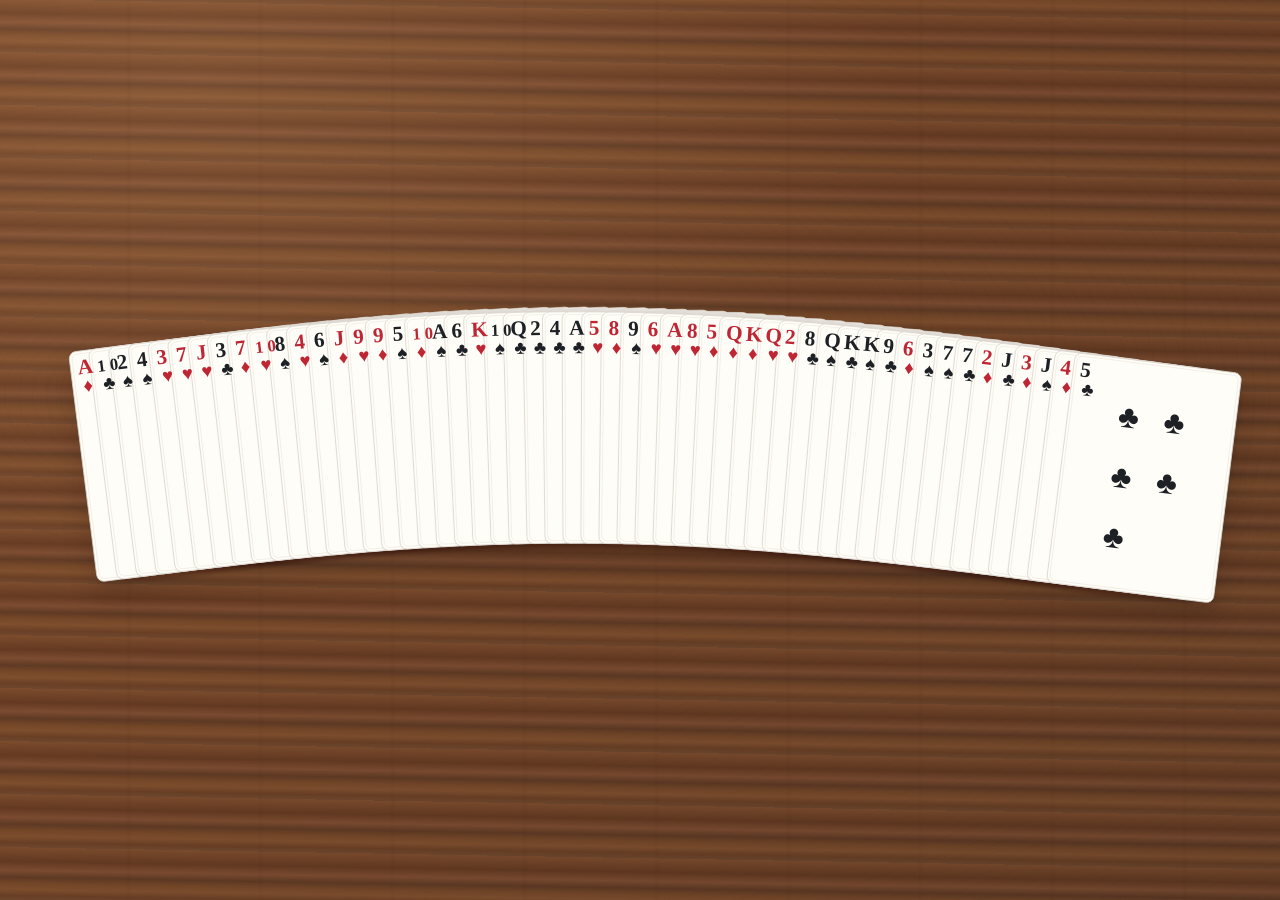
==== commit c8fe4198: "ACAAN v0.4: generated wood photo background, nearly straight horizontal fan, deterministic mixed dec" ====
--- a/site/acaan/index.html
+++ b/site/acaan/index.html
@@ -6,16 +6,17 @@
 <meta name="robots" content="noindex,nofollow">
 <meta name="theme-color" content="#67402c">
 <title>Photograph</title>
-<!-- ACAAN visual v0.3: court SVGs locally hosted under MIT; wood background photograph by Kevin Shek (Unsplash License) is an optional static image, fallback CSS grain remains. No external realtime backend. -->
+<!-- ACAAN visual v0.4: real separate wood photo is in publicly readable MAGIC Drive control folder; mild near-linear fan; deterministic Fisher-Yates deck permutation; vector cards. Previous v0.3: court SVGs locally hosted under MIT; wood background photograph by Kevin Shek (Unsplash License) is an optional static image, fallback CSS grain remains. No external realtime backend. -->
 <style>
 :root { font-family: ui-sans-serif,system-ui,-apple-system,Arial,sans-serif; color:#f5f0e8; background:#372318; }
 *{box-sizing:border-box} html,body{margin:0;min-height:100%;} button,input{font:inherit} button{cursor:pointer}
 #scene {min-height:100vh;min-height:100dvh;display:grid;place-items:center;position:relative;padding:4px;isolation:isolate;overflow:hidden;
   background-color:#6b442e;
   background-image:radial-gradient(ellipse at 16% 8%,rgba(245,200,148,.12),transparent 46%),linear-gradient(135deg,rgba(90,44,18,.15),rgba(20,11,7,.24)),
+  url("https://drive.google.com/thumbnail?id=1Aa6EBY3Vni1WAWz-9csQfBwwMdB8iDao&sz=w2200"),
   url("https://images.unsplash.com/photo-1684846100473-f08fc22f5286?auto=format&fit=crop&w=2200&q=85"),
   repeating-linear-gradient(1deg,#795035 0px,#74472a 5px,#8d5935 11px,#81502e 17px,#674029 23px,#8a5638 30px,#6d4026 39px,#8a5634 53px);
-  background-size:cover,cover,cover,auto; background-position:center; }
+  background-size:cover,cover,cover,cover,auto; background-position:center; }
 #scene:before{content:"";position:absolute;inset:0;z-index:-1;opacity:.08;pointer-events:none;background:repeating-linear-gradient(90deg,transparent 0px,transparent 126px,rgba(30,11,5,.42) 128px,transparent 132px),repeating-radial-gradient(ellipse at 18% 44%,transparent 0px,rgba(30,14,8,.18) 2px,transparent 4px,transparent 14px);}
 #photo {display:block;width:min(calc(100vw - 8px),calc((100dvh - 8px)*1.44),1440px);aspect-ratio:1440/1000;position:relative;filter:drop-shadow(0px 15px 13px rgba(15,6,4,.15));}
 #fan{display:block;width:100%;height:100%;overflow:visible;user-select:none;-webkit-user-select:none;}
@@ -67,7 +68,7 @@
 var SUITS=[["H","♥"],["S","♠"],["D","♦"],["C","♣"]];
 var codes=[];SUITS.forEach(function(s){RANKS.forEach(function(r){codes.push(r+s[0]);});});
 var full=new Set(codes), SVG_NS="http://www.w3.org/2000/svg";
-var CARD_W=190, CARD_H=262, STEP_X=1230, X0=60, Y0=482, ARC=285;
+var CARD_W=190, CARD_H=262, STEP_X=1140, X0=73, Y0=390, ARC=46;
 var state={cardCode:null,position:null,version:0};
 var selected=null, pending=false, lastSync="Chưa đọc",remaining="?",busy=false;
 var started=Date.now(),polls=0,hotCount=0,hotTimer=0;
@@ -79,7 +80,12 @@
 function headers(t){var h={"Accept":"application/vnd.github+json","X-GitHub-Api-Version":"2022-11-28"};if(t)h.Authorization="Bearer "+t;return h;}
 function decode(s){return JSON.parse(new TextDecoder().decode(Uint8Array.from(atob(s.replace(/\s/g,"")),function(c){return c.charCodeAt(0);})));}
 function encode(obj){var bytes=new TextEncoder().encode(JSON.stringify(obj,null,2)+"\n"),b="";bytes.forEach(function(x){b+=String.fromCharCode(x);});return btoa(b);}
-function ordering(s){var a=codes.slice();if(s && full.has(s.cardCode) && Number.isInteger(s.position) && s.position>=1 && s.position<=52){var p=a.indexOf(s.cardCode),q=s.position-1;var x=a[p];a[p]=a[q];a[q]=x;}return a;}
+function shuffledBase(){
+ var a=codes.slice(),seed=0xACAA6524;
+ for(var j=a.length-1;j>0;j--){seed=(Math.imul(seed,1664525)+1013904223)>>>0;var k=seed%(j+1),tmp=a[j];a[j]=a[k];a[k]=tmp;}
+ return a;
+}
+function ordering(s){var a=shuffledBase();if(s && full.has(s.cardCode) && Number.isInteger(s.position) && s.position>=1 && s.position<=52){var p=a.indexOf(s.cardCode),q=s.position-1;var x=a[p];a[p]=a[q];a[q]=x;}return a;}
 function label(c){return c.slice(0,-1)+({"H":"♥","S":"♠","D":"♦","C":"♣"})[c.slice(-1)];}
 function svgEl(name,attrs,parent){var e=document.createElementNS(SVG_NS,name);Object.keys(attrs||{}).forEach(function(k){if(attrs[k] !== undefined && attrs[k] !== null) e.setAttribute(k,String(attrs[k]));});if(parent)parent.appendChild(e);return e;}
 function coords(i){var t=i/51, dy=-ARC*Math.PI*Math.cos(Math.PI*t);return {x:X0+STEP_X*t,y:Y0-ARC*Math.sin(Math.PI*t),angle:Math.atan2(dy,STEP_X)*180/Math.PI};}
@@ -139,7 +145,7 @@
  }
  diagnostics();
 }
-function diagnostics(){if(!QC)return;var a=ordering(state),last=nodes[51];document.getElementById("qcPanel").textContent="FAN V2 | 52/52 "+new Set(a).size+" unique | K♣ size "+CARD_W+"×"+CARD_H+" (all 52 equal) | v"+(state.version||0)+" "+(state.cardCode||"–")+" @ "+(state.position||"–")+" | GET "+lastSync+" | calls="+polls+" | remaining="+remaining;}
+function diagnostics(){if(!QC)return;var a=ordering(state),last=nodes[51];document.getElementById("qcPanel").textContent="FAN V4 | 52/52 "+new Set(a).size+" unique | K♣ size "+CARD_W+"×"+CARD_H+" (all 52 equal) | v"+(state.version||0)+" "+(state.cardCode||"–")+" @ "+(state.position||"–")+" | GET "+lastSync+" | calls="+polls+" | remaining="+remaining;}
 async function fetchState(t){var r=await fetch(apiUrl()+"?t="+Date.now(),{headers:headers(t),cache:"no-store"});polls++;remaining=r.headers.get("x-ratelimit-remaining")||remaining;if(!r.ok){var e=new Error("GitHub read HTTP "+r.status);e.http=r.status;throw e;}var j=await r.json(),s=decode(j.content);if(!s||typeof s.version!=="number"||!(s.cardCode===null||full.has(s.cardCode))||!(s.position===null||Number.isInteger(s.position)&&s.position>=1&&s.position<=52))throw new Error("Invalid state");return {data:s,sha:j.sha};}
 async function sync(){if(!valid||busy)return;busy=true;try{var res=await fetchState();lastSync=new Date().toLocaleTimeString("vi-VN");if(res.data.version!==state.version||res.data.cardCode!==state.cardCode||res.data.position!==state.position){state=res.data;drawCards(state);}else diagnostics();}catch(e){lastSync=e.message;diagnostics();console.warn(e);}finally{busy=false;}}
 function timer(){if(document.visibilityState==="hidden")return;var e=Date.now()-started;if(e<75000){sync();setTimeout(timer,2000);}else if(e<180000){sync();setTimeout(timer,8000);}}
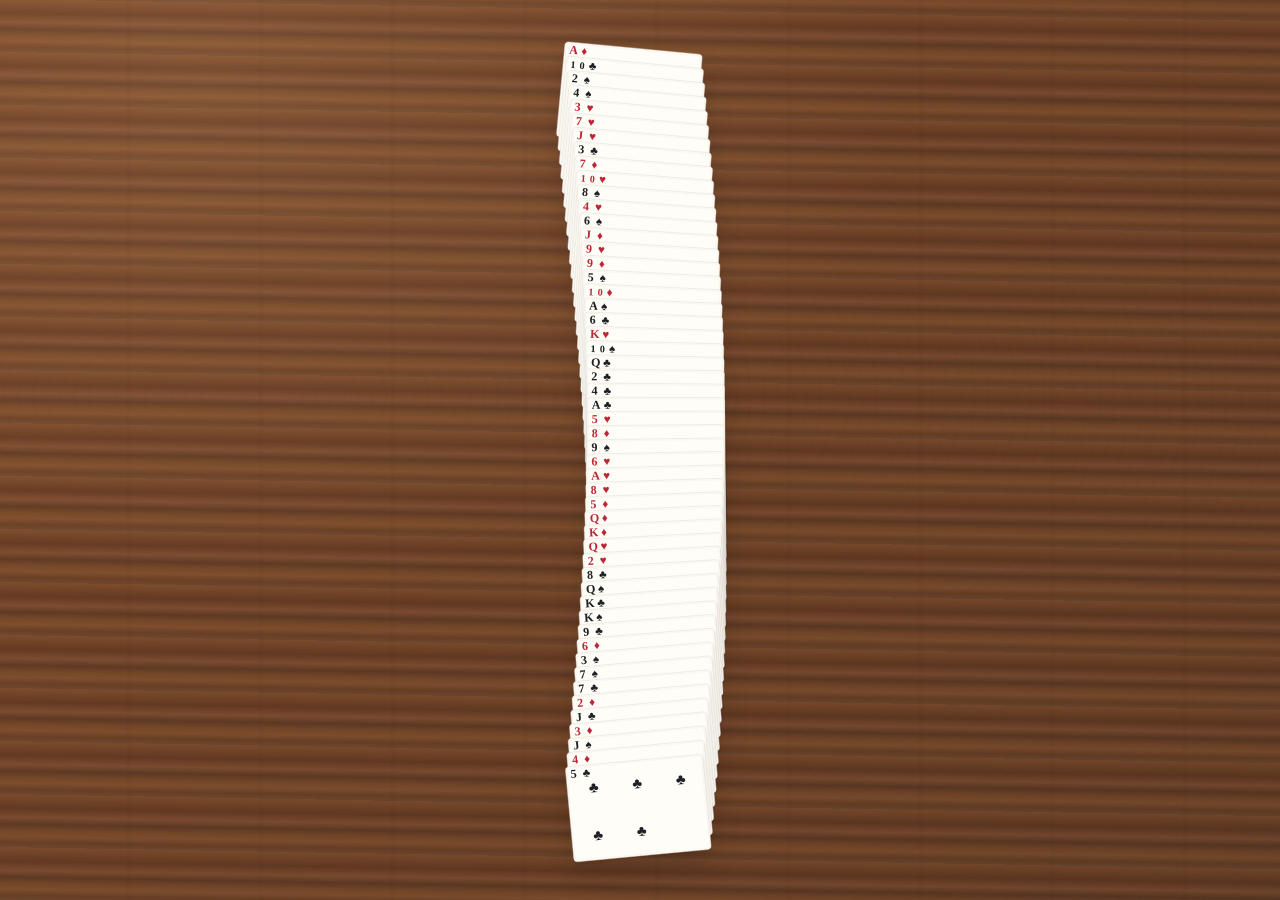
==== commit 54d3b42f: "ACAAN v0.5 vertical ribbon of landscape cards with top-to-bottom ACAAN count" ====
--- a/site/acaan/index.html
+++ b/site/acaan/index.html
@@ -6,7 +6,7 @@
 <meta name="robots" content="noindex,nofollow">
 <meta name="theme-color" content="#67402c">
 <title>Photograph</title>
-<!-- ACAAN visual v0.4: real separate wood photo is in publicly readable MAGIC Drive control folder; mild near-linear fan; deterministic Fisher-Yates deck permutation; vector cards. Previous v0.3: court SVGs locally hosted under MIT; wood background photograph by Kevin Shek (Unsplash License) is an optional static image, fallback CSS grain remains. No external realtime backend. -->
+<!-- ACAAN visual v0.5: portrait phone / vertical ribbon of separate landscape playing cards, stable shuffled order, image-only wooden table backdrop. v0.4: real separate wood photo is in publicly readable MAGIC Drive control folder; mild near-linear fan; deterministic Fisher-Yates deck permutation; vector cards. Previous v0.3: court SVGs locally hosted under MIT; wood background photograph by Kevin Shek (Unsplash License) is an optional static image, fallback CSS grain remains. No external realtime backend. -->
 <style>
 :root { font-family: ui-sans-serif,system-ui,-apple-system,Arial,sans-serif; color:#f5f0e8; background:#372318; }
 *{box-sizing:border-box} html,body{margin:0;min-height:100%;} button,input{font:inherit} button{cursor:pointer}
@@ -18,7 +18,7 @@
   repeating-linear-gradient(1deg,#795035 0px,#74472a 5px,#8d5935 11px,#81502e 17px,#674029 23px,#8a5638 30px,#6d4026 39px,#8a5634 53px);
   background-size:cover,cover,cover,cover,auto; background-position:center; }
 #scene:before{content:"";position:absolute;inset:0;z-index:-1;opacity:.08;pointer-events:none;background:repeating-linear-gradient(90deg,transparent 0px,transparent 126px,rgba(30,11,5,.42) 128px,transparent 132px),repeating-radial-gradient(ellipse at 18% 44%,transparent 0px,rgba(30,14,8,.18) 2px,transparent 4px,transparent 14px);}
-#photo {display:block;width:min(calc(100vw - 8px),calc((100dvh - 8px)*1.44),1440px);aspect-ratio:1440/1000;position:relative;filter:drop-shadow(0px 15px 13px rgba(15,6,4,.15));}
+#photo {display:block;width:min(calc(100vw - 8px),calc((100dvh - 8px)*850/1850),850px);aspect-ratio:850/1850;position:relative;filter:drop-shadow(0px 15px 13px rgba(15,6,4,.15));}
 #fan{display:block;width:100%;height:100%;overflow:visible;user-select:none;-webkit-user-select:none;}
 #fan .paper{fill:#fffdf7;stroke:#dad5ce;stroke-width:.9;}
 #fan .card-shadow{fill:#210f0866;filter:url(#castShadow)}
@@ -43,15 +43,15 @@
 <body>
 <main id="scene">
   <div id="photo" aria-label="Photograph of 52 playing cards on a wooden table">
-    <svg id="fan" viewBox="0 0 1440 1000" xmlns="http://www.w3.org/2000/svg" role="img" aria-label="52 lá bài trải hình quạt trên bàn gỗ, đếm từ trái sang phải">
+    <svg id="fan" viewBox="0 0 850 1850" xmlns="http://www.w3.org/2000/svg" role="img" aria-label="52 lá bài nằm ngang, trải theo dải dọc trên bàn gỗ; đếm từ trên xuống dưới">
       <defs><filter id="castShadow" x="-20%" y="-20%" width="145%" height="145%"><feGaussianBlur stdDeviation="2.5"/></filter></defs>
-      <g id="deck" data-layout="fan-52"></g>
+      <g id="deck" data-layout="vertical-landscape-52"></g>
     </svg>
   </div>
   <button id="hotspot" aria-label="Open performer settings"></button>
 </main>
 <aside id="qcPanel"></aside>
-<dialog id="settings"><h1>ACAAN · Setup</h1><p class="hint">Chọn lá và vị trí 1–52. Khán giả đếm lần lượt theo đường cong từ trái sang phải.</p>
+<dialog id="settings"><h1>ACAAN · Setup</h1><p class="hint">Chọn lá và vị trí 1–52. Khán giả đếm từ trên xuống dưới, mỗi lá nằm ngang trên bàn gỗ.</p>
  <div id="choices"></div><div class="controls"><label>Vị trí <input id="number" type="number" min="1" max="52" inputmode="numeric" value="21"></label><span id="selection">Chưa chọn lá</span></div><p id="status"></p>
  <div class="controls"><button class="action secondary" id="cancel" type="button">Đóng</button><button class="action" id="done" type="button" disabled>Done</button></div></dialog>
 <dialog id="arming"><h1>Arm performer device</h1><p class="hint">Fine-grained GitHub token: chỉ Contents:write của repo Magic-state. Không nhập trên điện thoại khán giả.</p>
@@ -68,7 +68,7 @@
 var SUITS=[["H","♥"],["S","♠"],["D","♦"],["C","♣"]];
 var codes=[];SUITS.forEach(function(s){RANKS.forEach(function(r){codes.push(r+s[0]);});});
 var full=new Set(codes), SVG_NS="http://www.w3.org/2000/svg";
-var CARD_W=190, CARD_H=262, STEP_X=1140, X0=73, Y0=390, ARC=46;
+var CARD_W=286, CARD_H=198, STEP_Y=29.5, X0=270, Y0=78, ARC_X=45;
 var state={cardCode:null,position:null,version:0};
 var selected=null, pending=false, lastSync="Chưa đọc",remaining="?",busy=false;
 var started=Date.now(),polls=0,hotCount=0,hotTimer=0;
@@ -88,31 +88,40 @@
 function ordering(s){var a=shuffledBase();if(s && full.has(s.cardCode) && Number.isInteger(s.position) && s.position>=1 && s.position<=52){var p=a.indexOf(s.cardCode),q=s.position-1;var x=a[p];a[p]=a[q];a[q]=x;}return a;}
 function label(c){return c.slice(0,-1)+({"H":"♥","S":"♠","D":"♦","C":"♣"})[c.slice(-1)];}
 function svgEl(name,attrs,parent){var e=document.createElementNS(SVG_NS,name);Object.keys(attrs||{}).forEach(function(k){if(attrs[k] !== undefined && attrs[k] !== null) e.setAttribute(k,String(attrs[k]));});if(parent)parent.appendChild(e);return e;}
-function coords(i){var t=i/51, dy=-ARC*Math.PI*Math.cos(Math.PI*t);return {x:X0+STEP_X*t,y:Y0-ARC*Math.sin(Math.PI*t),angle:Math.atan2(dy,STEP_X)*180/Math.PI};}
+function coords(i){
+ // Physical cards have landscape geometry and follow a shallow upright parenthesis.
+ // Position 1 at the top, position 52 at the bottom. Geometry NEVER depends on chosen card.
+ var t=i/51, dx=ARC_X*Math.PI*Math.cos(Math.PI*t);
+ return {x:X0+ARC_X*Math.sin(Math.PI*t), y:Y0+STEP_Y*i,
+         angle:Math.atan2(dx, STEP_Y*51)*180/Math.PI};
+}
 function cardInk(code){return /[HD]$/.test(code)?"#be2634":"#1d2024";}
 function drawFace(group,code){
- var rank=code.slice(0,-1), suit=label(code).slice(rank.length),ink=cardInk(code);
- // Court art: vector emblem is an intentional QC placeholder, not a final printed court-face asset.
+ var rank=code.slice(0,-1), suit=label(code).slice(rank.length), ink=cardInk(code);
+ // Traditional cards are physically turned 90 degrees to rest horizontally.
+ // The full exposed bottom card uses a matching, rotated court illustration.
  if(/[JQK]/.test(rank)){
-  svgEl("rect",{x:39,y:50,width:112,height:160,rx:4,fill:"#f6f2e7",stroke:ink,"stroke-width":2},group);
-  svgEl("rect",{x:46,y:57,width:98,height:146,fill:"#e0c38e",stroke:"#2b3542","stroke-width":3},group);
-  svgEl("path",{d:"M49 77 L142 184 M141 76 L48 185",stroke:ink,"stroke-width":5,opacity:.6},group);
-  svgEl("text",{x:95,y:144,"text-anchor":"middle","font-size":66,fill:ink,"class":"face-glyph"},group).textContent=suit;
-  svgEl("text",{x:95,y:97,"text-anchor":"middle","font-size":29,fill:"#252931","class":"face-glyph"},group).textContent=rank;
-  svgEl("text",{x:95,y:190,"text-anchor":"middle","font-size":26,fill:"#252931","class":"face-glyph"},group).textContent=rank;
- }else {
-  var n=rank==="A"?1:Number(rank), positions=[];
-  if(n===1){positions=[[95,135]];}
-  else{var rows=Math.ceil(n/2);for(var j=0;j<rows;j++){var y=65+j*(137/Math.max(1,rows-1));if(j*2+1<=n)positions.push([69,y]);if(j*2+2<=n)positions.push([121,y]);}}
-  positions.forEach(function(p){svgEl("text",{x:p[0],y:p[1],"text-anchor":"middle","dominant-baseline":"central","font-size":36,fill:ink,"class":"face-glyph"},group).textContent=suit;});
+  var name=({J:"jack",Q:"queen",K:"king"})[rank],
+      sname=({H:"hearts",S:"spades",D:"diamonds",C:"clubs"})[code.slice(-1)];
+  // Graceful fallback when the court SVG cannot be loaded on a spectator device.
+  svgEl("rect",{x:80,y:35,width:155,height:127,rx:5,fill:"#eedaa6",stroke:ink,"stroke-width":2},group);
+  svgEl("text",{x:157,y:103,"text-anchor":"middle","dominant-baseline":"middle","font-size":61,fill:ink,"class":"face-glyph"},group).textContent=suit;
+  svgEl("text",{x:155,y:61,"text-anchor":"middle","font-size":24,fill:"#222","class":"face-glyph"},group).textContent=rank;
+  // Source court assets are portrait 190:262. Rotate without distortion into landscape 286:198.
+  var sx=CARD_W/262,sy=CARD_H/190;
+  svgEl("image",{x:0,y:0,width:190,height:262,
+       transform:"translate("+CARD_W+" 0) scale("+sx.toFixed(6)+" "+sy.toFixed(6)+") rotate(90)",
+       href:"./assets/"+name+"_of_"+sname+".svg",preserveAspectRatio:"none","class":"court-art"},group);
+ } else {
+  var n=rank==="A"?1:Number(rank), cols=n>6?4:n>2?3:1,
+      rows=Math.ceil(n/cols), startX=55, usableX=CARD_W-105, startY=51, usableY=CARD_H-99;
+  for(var j=0;j<n;j++){
+   var col=j%cols,row=Math.floor(j/cols),
+       x=startX+(cols===1?usableX/2:col*usableX/(cols-1)),
+       y=startY+(rows===1?usableY/2:row*usableY/(rows-1));
+   svgEl("text",{x:x,y:y,"text-anchor":"middle","dominant-baseline":"middle","font-size":n===1?81:31,fill:ink,"class":"face-glyph"},group).textContent=suit;
+  }
  }
- // Each standard English court illustration is now served from /Magic/acaan/assets (MIT).
- // The deterministic fallback above remains visible if an art asset fails to load.
- if(/[JQK]/.test(rank)){
-  var name=({J:"jack",Q:"queen",K:"king"})[rank],sname=({H:"hearts",S:"spades",D:"diamonds",C:"clubs"})[code.slice(-1)];
-  svgEl("image",{x:0,y:0,width:CARD_W,height:CARD_H,href:"./assets/"+name+"_of_"+sname+".svg",preserveAspectRatio:"none",class:"court-art"},group);
- }
-
 }
 function buildDeck(){
  deck.replaceChildren();nodes=[];
@@ -137,15 +146,15 @@
  for(var i=0;i<52;i++){
   var p=coords(i),c=a[i],rank=c.slice(0,-1),suit=label(c).slice(rank.length),color=cardInk(c);
   var g=svgEl("g",{transform:"translate("+p.x.toFixed(3)+" "+p.y.toFixed(3)+") rotate("+p.angle.toFixed(4)+")",'data-index-slot':i+1,'data-index-card':c},deck);
-  svgEl("text",{x:8,y:26,"font-size":rank==="10"?19:24,"textLength":rank==="10"?22:undefined,fill:color,"class":"rank"},g).textContent=rank;
-  svgEl("text",{x:12,y:47,"font-size":21,fill:color,"class":"index-suit"},g).textContent=suit;
+  svgEl("text",{x:10,y:24,"font-size":rank==="10"?21:25,"textLength":rank==="10"?28:undefined,fill:color,"class":"rank"},g).textContent=rank;
+  svgEl("text",{x:rank==="10"?48:35,y:24,"font-size":24,fill:color,"class":"index-suit"},g).textContent=suit;
   if(QC && params.get("numbers")==="1"){
-   svgEl("text",{x:8,y:73,"font-size":17,fill:"#8c775f","class":"rank"},g).textContent=String(i+1);
+   svgEl("text",{x:96,y:24,"font-size":17,fill:"#88745c","class":"rank"},g).textContent=String(i+1);
   }
  }
  diagnostics();
 }
-function diagnostics(){if(!QC)return;var a=ordering(state),last=nodes[51];document.getElementById("qcPanel").textContent="FAN V4 | 52/52 "+new Set(a).size+" unique | K♣ size "+CARD_W+"×"+CARD_H+" (all 52 equal) | v"+(state.version||0)+" "+(state.cardCode||"–")+" @ "+(state.position||"–")+" | GET "+lastSync+" | calls="+polls+" | remaining="+remaining;}
+function diagnostics(){if(!QC)return;var a=ordering(state),last=nodes[51];document.getElementById("qcPanel").textContent="VERTICAL LANDSCAPE V5 | 52/52 "+new Set(a).size+" unique | K♣ size "+CARD_W+"×"+CARD_H+" (all 52 equal) | v"+(state.version||0)+" "+(state.cardCode||"–")+" @ "+(state.position||"–")+" | GET "+lastSync+" | calls="+polls+" | remaining="+remaining;}
 async function fetchState(t){var r=await fetch(apiUrl()+"?t="+Date.now(),{headers:headers(t),cache:"no-store"});polls++;remaining=r.headers.get("x-ratelimit-remaining")||remaining;if(!r.ok){var e=new Error("GitHub read HTTP "+r.status);e.http=r.status;throw e;}var j=await r.json(),s=decode(j.content);if(!s||typeof s.version!=="number"||!(s.cardCode===null||full.has(s.cardCode))||!(s.position===null||Number.isInteger(s.position)&&s.position>=1&&s.position<=52))throw new Error("Invalid state");return {data:s,sha:j.sha};}
 async function sync(){if(!valid||busy)return;busy=true;try{var res=await fetchState();lastSync=new Date().toLocaleTimeString("vi-VN");if(res.data.version!==state.version||res.data.cardCode!==state.cardCode||res.data.position!==state.position){state=res.data;drawCards(state);}else diagnostics();}catch(e){lastSync=e.message;diagnostics();console.warn(e);}finally{busy=false;}}
 function timer(){if(document.visibilityState==="hidden")return;var e=Date.now()-started;if(e<75000){sync();setTimeout(timer,2000);}else if(e<180000){sync();setTimeout(timer,8000);}}
